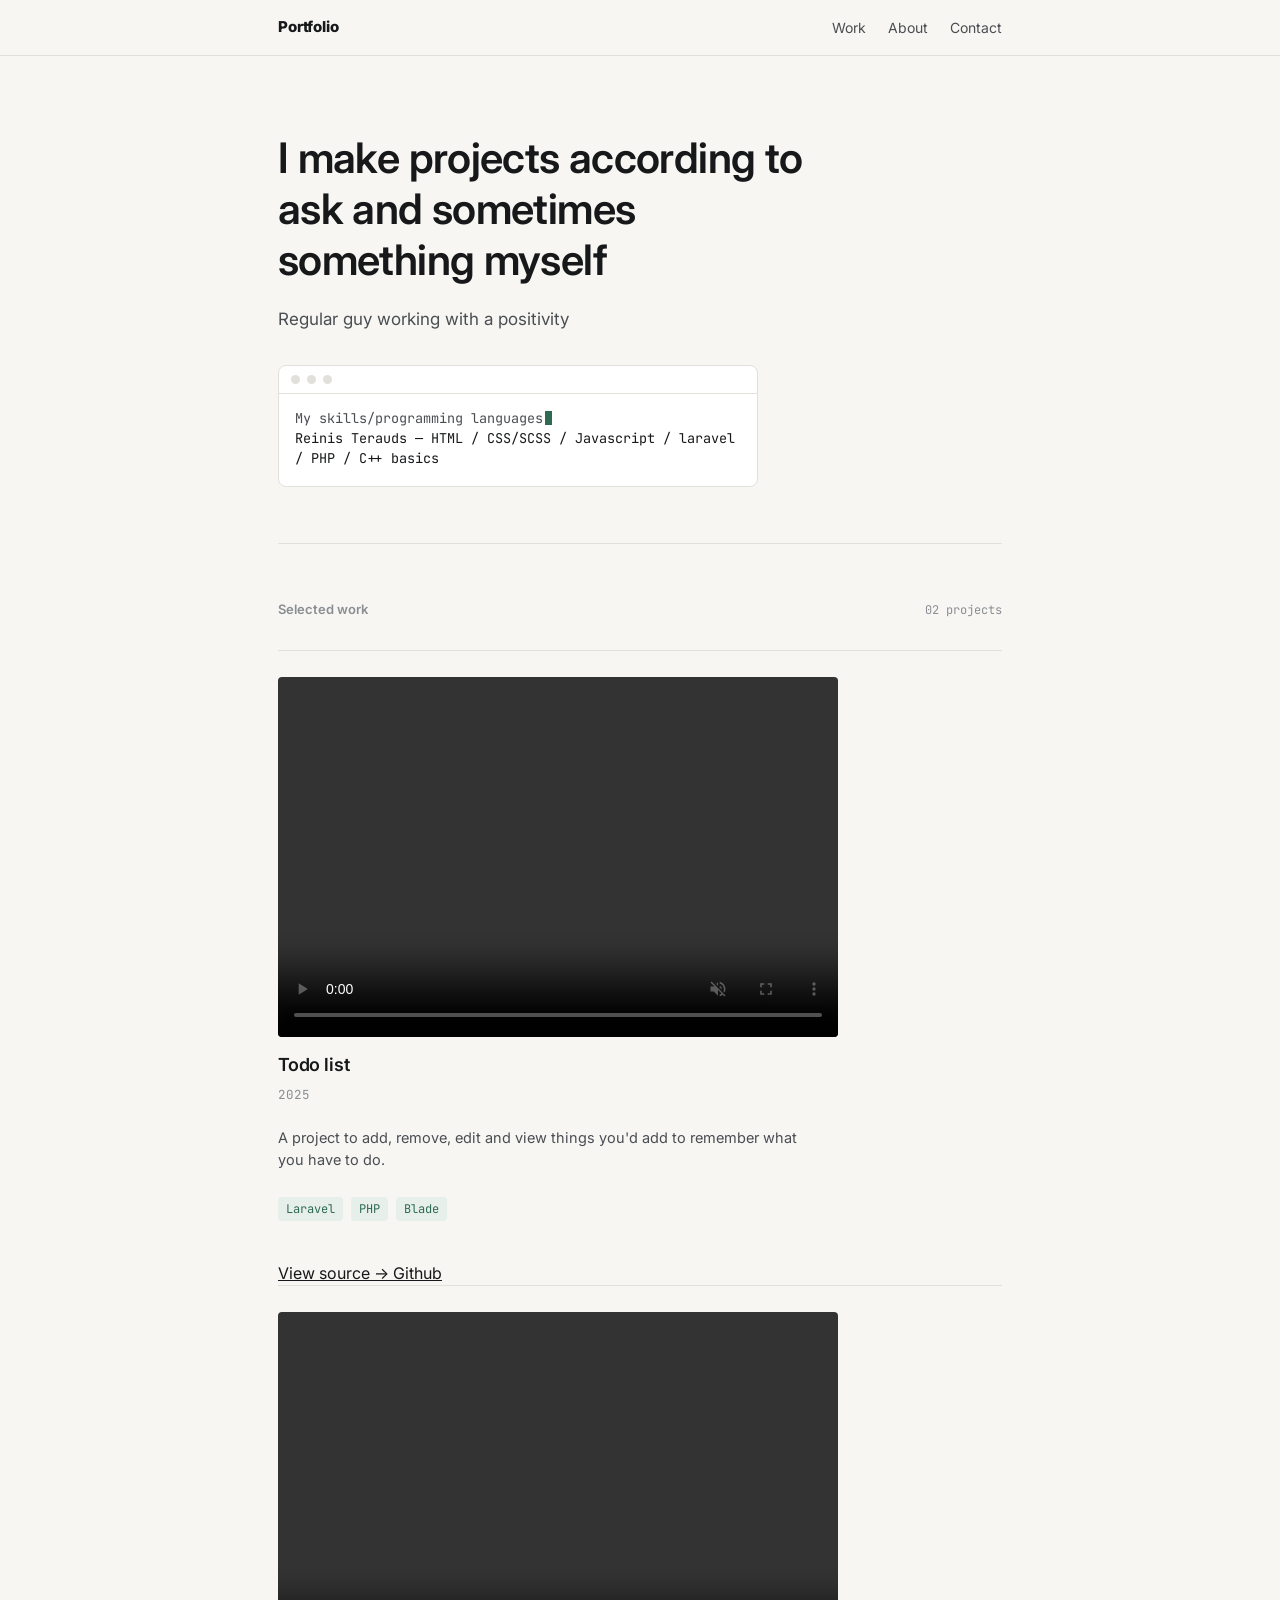
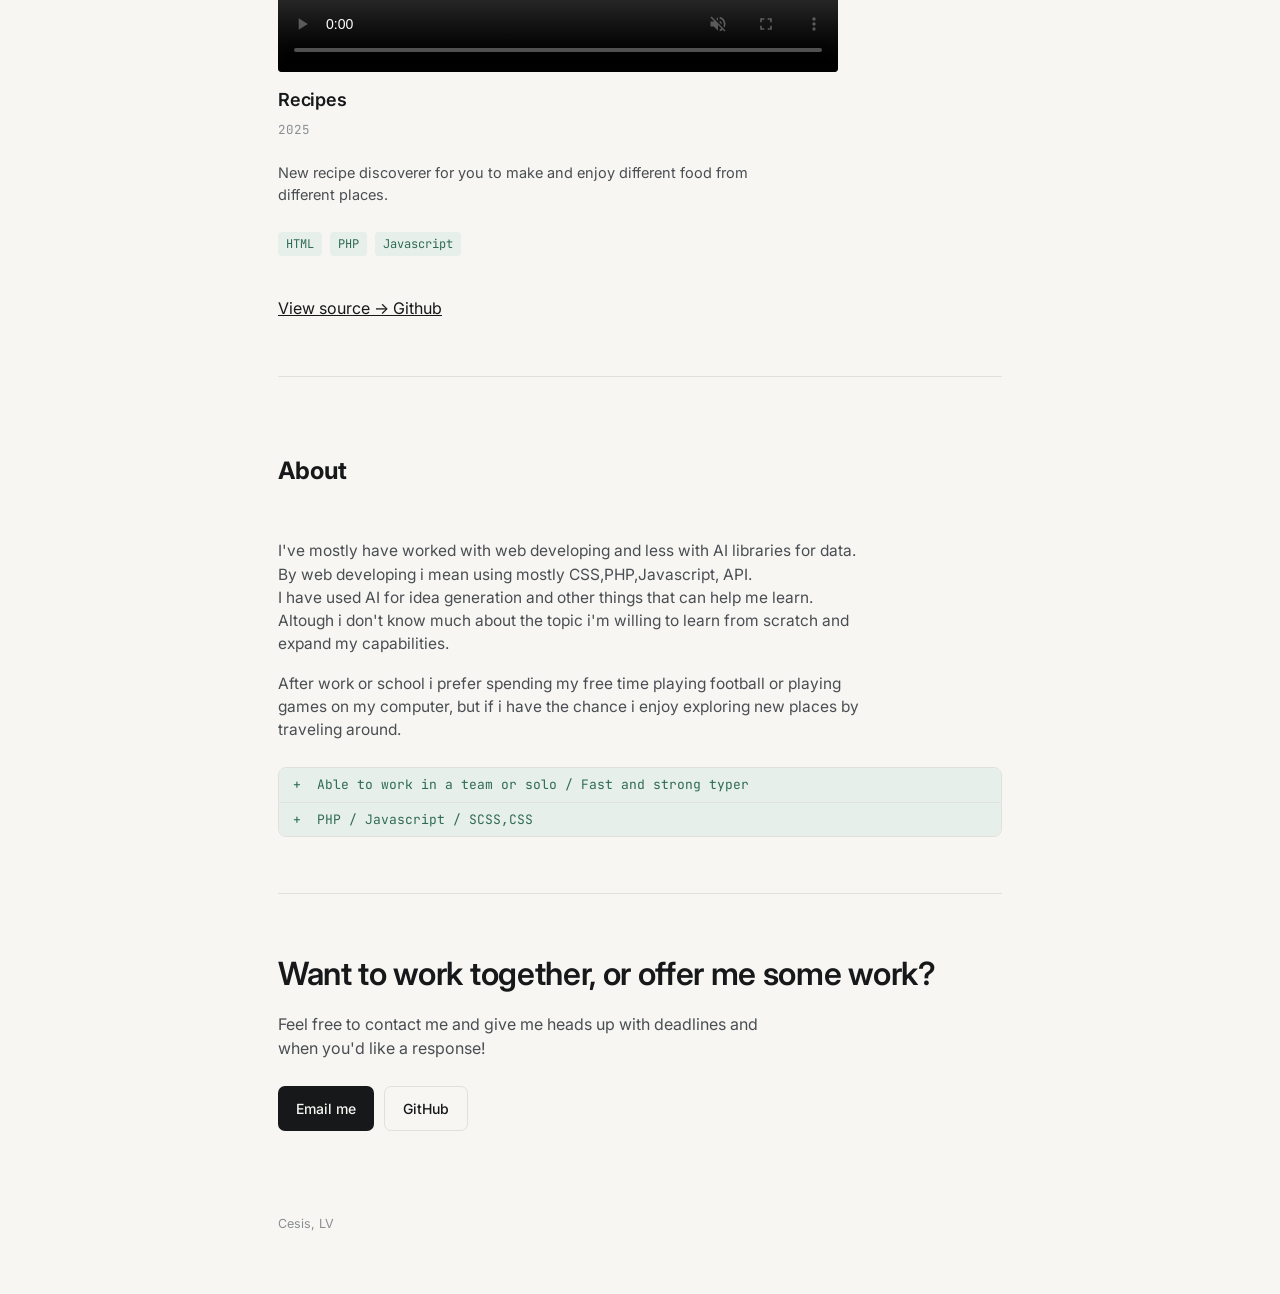
==== index.html @ b54e1d62 "fill" ====
<!DOCTYPE html>
<html lang="en">
<head>
<meta charset="UTF-8">
<meta name="viewport" content="width=device-width, initial-scale=1.0">
<title>Reinis Terauds — Programming Technician</title>
<link rel="stylesheet" href="style.css">
</head>
<body>

<header class="top">
  <div class="top-inner">
    <a class="mark" href="#top">Portfolio</a>
    <nav class="links">
      <a href="#work">Work</a>
      <a href="#about">About</a>
      <a href="#contact">Contact</a>
    </nav>
  </div>
</header>

<main class="wrap" id="top">

  <section class="hero">
    <h1>I make projects according to ask and sometimes something myself</h1>
    <p class="lede">Regular guy working with a positivity</p>

    <div class="term">
      <div class="term-bar"><i></i><i></i><i></i></div>
      <div class="term-body">
        <div><span class="typeline">My skills/programming languages</span><span class="caret"></span></div>
        <div class="out">Reinis Terauds — HTML / CSS/SCSS / Javascript / laravel / PHP / C++ basics</div>
      </div>
    </div>
  </section>

  <section id="work">
    <div class="section-head">
      <h2>Selected work</h2>
      <span class="count">02 projects</span>
    </div>

    <a class="project" href="#">
      <div class="project-row">
        <span> <video src="video/Screen Recording 2026-09-10 at 12.57.27.mov"  style="width: 560px; height: 360px; object-fit: cover; border-radius: 4px;" controls muted> </video> </span><br />
      </div>
              <span class="project-title">Todo list</span>
        <span class="project-year">2025</span>
      <p class="project-desc">A project to add, remove, edit and view things you'd add to remember what you have to do.</p>
      <div class="tags"><span class="tag">Laravel</span><span class="tag">PHP</span><span class="tag">Blade</span></div>
      <span class="project-link" ><a href="https://github.com/Marble1arch/todo">View source → Github</a></span>
    </a>

    <a class="project" href="#">
      <div class="project-row">
        <span><video src="video/Screen Recording 2026-09-10 at 13.06.27.mov" style="width: 560px; height: 360px; object-fit: cover; border-radius: 4px;" controls muted> </video> </span><br />
      </div>
      <span class="project-title">Recipes</span>
        <span class="project-year">2025</span>
      <p class="project-desc">New recipe discoverer for you to make and enjoy different food from different places.</p>
      <div class="tags"><span class="tag">HTML</span><span class="tag">PHP</span><span class="tag">Javascript</span></div>
      <span class="project-link" ><a href="https://github.com/Marble1arch/Another-project-">View source → Github</a></span>
    </a>
  </section>

  <section id="about">
    <div class="section-head">
      <h1>About</h1>
    </div>
    <div class="about-body">
      <p>I've mostly have worked with web developing and less with AI libraries for data. By web developing i mean using mostly CSS,PHP,Javascript, API. <br > I have used AI for idea generation and other things that can help me learn. <br > Altough i don't know much about the topic i'm willing to learn from scratch and expand my capabilities. </p>
      <p>After work or school i prefer spending my free time playing football or playing games on my computer, but if i have the chance i enjoy exploring new places by traveling around.</p>
    </div>

    <div class="diffboard">
      <div class="diffline add"><span class="diffsign">+</span><span>Able to work in a team or solo / Fast and strong typer</span></div>
      <div class="diffline add"><span class="diffsign">+</span><span>PHP / Javascript / SCSS,CSS</span></div>
    </div>
  </section>

  <section id="contact" class="contact">
    <h2 class="big">Want to work together, or offer me some work?</h2>
    <p>Feel free to contact me and give me heads up with deadlines and when you'd like a response!</p>
    <div class="contact-row">
      <a class="btn primary" href="mailto:reinisterauds@gmail,com.com">Email me</a>
      <a class="btn ghost" href="https://github.com/dashboard">GitHub</a>
    </div>
  </section>

  <footer>
    <span>Cesis, LV</span>
  </footer>

</main>

</body>
</html>
---- style.css ----
@import url('https://fonts.googleapis.com/css2?family=Inter:wght@400;500;600;800&family=JetBrains+Mono:wght@400;500&display=swap');

  :root{
    --paper: #F7F6F3;
    --paper-raised: #FFFFFF;
    --ink: #16181A;
    --ink-soft: #4A4E53;
    --muted: #8A8E93;
    --line: #E2E0DA;
    --accent: #2E6B52;
    --accent-soft: #E6EFE9;
    --del: #B04A3F;
    --del-soft: #F5E7E4;
    --maxw: 780px;
  }

  *{ box-sizing: border-box; }
  html{ scroll-behavior: smooth; }

  body{
    margin:0;
    background: var(--paper);
    color: var(--ink);
    font-family: 'Inter', -apple-system, BlinkMacSystemFont, sans-serif;
    -webkit-font-smoothing: antialiased;
    line-height: 1.5;
  }

  ::selection{ background: var(--accent-soft); color: var(--accent); }

  a{ color: inherit; }

  .wrap{
    max-width: var(--maxw);
    margin: 0 auto;
    padding: 0 28px;
  }

  /* ---------- Nav ---------- */
  header.top{
    position: sticky;
    top: 0;
    background: rgba(247,246,243,0.88);
    backdrop-filter: blur(6px);
    border-bottom: 1px solid var(--line);
    z-index: 20;
  }
  .top-inner{
    max-width: var(--maxw);
    margin: 0 auto;
    padding: 16px 28px;
    display: flex;
    justify-content: space-between;
    align-items: center;
  }
  .mark{
    font-weight: 800;
    font-size: 15px;
    letter-spacing: -0.01em;
    text-decoration: none;
  }
  .mark span{ color: var(--accent); }
  nav.links{ display: flex; gap: 22px; }
  nav.links a{
    font-size: 14px;
    text-decoration: none;
    color: var(--ink-soft);
    transition: color 0.15s ease;
  }
  nav.links a:hover{ color: var(--ink); }

  /* ---------- Hero ---------- */
  .hero{
    padding: 76px 0 56px;
    border-bottom: 1px solid var(--line);
  }
  .hero h1{
    font-size: clamp(30px, 4.2vw, 42px);
    line-height: 1.22;
    letter-spacing: -0.015em;
    font-weight: 600;
    margin: 0 0 22px;
    max-width: 20ch;
  }
  .hero p.lede{
    font-size: 17px;
    color: var(--ink-soft);
    max-width: 52ch;
    margin: 0 0 32px;
  }

  .term{
    background: var(--paper-raised);
    border: 1px solid var(--line);
    border-radius: 8px;
    overflow: hidden;
    max-width: 480px;
  }
  .term-bar{
    display:flex; align-items:center; gap: 7px;
    padding: 9px 12px;
    border-bottom: 1px solid var(--line);
  }
  .term-bar i{ width:9px; height:9px; border-radius:50%; background: var(--line); }
  .term-body{
    font-family: 'JetBrains Mono', monospace;
    font-size: 13.5px;
    padding: 14px 16px 18px;
    color: var(--ink-soft);
  }
  .term-body .prompt{ color: var(--accent); }
  .term-body .out{ color: var(--ink); }
  .caret{
    display:inline-block; width:7px; height:14px; background: var(--accent);
    vertical-align: -2px; margin-left: 2px;
    animation: blink 1s steps(1) infinite;
  }
  @keyframes blink{ 50%{ opacity:0; } }
  .typeline{ white-space: nowrap; overflow: hidden; width: 0; animation: type 1.8s steps(28,end) 0.4s forwards; }
  @keyframes type{ to{ width: 15ch; } }

  /* ---------- Section shell ---------- */
  section{ padding: 56px 0; border-bottom: 1px solid var(--line); }
  section:last-of-type{ border-bottom: none; }
  .section-head{
    display:flex; justify-content: space-between; align-items: baseline;
    margin-bottom: 30px;
  }
  .section-head h2{
    font-size: 13px;
    font-weight: 600;
    color: var(--muted);
    margin: 0;
  }
  .section-head .count{
    font-family: 'JetBrains Mono', monospace;
    font-size: 12px;
    color: var(--muted);
  }

  /* ---------- Work list ---------- */
  .project{
    display: grid;
    grid-template-columns: 1fr;
    gap: 8px;
    padding: 26px 0;
    border-top: 1px solid var(--line);
    text-decoration: none;
    color: inherit;
  }
  .project:first-child{ border-top: none; padding-top: 0; }
  .project-row{ display:flex; justify-content: space-between; align-items: baseline; gap: 16px; }
  .project-title{
    font-size: 18px;
    font-weight: 600;
    letter-spacing: -0.01em;
  }
  .project-year{
    font-family: 'JetBrains Mono', monospace;
    font-size: 12.5px;
    color: var(--muted);
    white-space: nowrap;
  }
  .project-desc{
    font-size: 14.5px;
    color: var(--ink-soft);
    max-width: 58ch;
  }
  .tags{ display:flex; flex-wrap: wrap; gap: 8px; margin-top: 4px; }
  .tag{
    font-family: 'JetBrains Mono', monospace;
    font-size: 12px;
    padding: 3px 8px;
    border-radius: 4px;
    background: var(--accent-soft);
    color: var(--accent);
  }
  .project-link{
    font-size: 13.5px;
    color: var(--ink-soft);
    display: inline-flex;
    align-items: center;
    gap: 5px;
    margin-top: 6px;
    width: fit-content;
  }
  .project:hover .project-title{ color: var(--accent); }

  /* ---------- About ---------- */
  .about-body{ font-size: 15.5px; color: var(--ink-soft); max-width: 60ch; }
  .about-body p{ margin: 0 0 16px; }

  .diffboard{
    margin-top: 26px;
    border: 1px solid var(--line);
    border-radius: 8px;
    overflow: hidden;
    font-family: 'JetBrains Mono', monospace;
    font-size: 13px;
  }
  .diffline{
    display: flex;
    gap: 12px;
    padding: 7px 14px;
    border-bottom: 1px solid var(--line);
  }
  .diffline:last-child{ border-bottom: none; }
  .diffline.add{ background: var(--accent-soft); color: var(--accent); }
  .diffline.rem{ background: var(--del-soft); color: var(--del); }
  .diffsign{ width: 12px; }

  /* ---------- Contact ---------- */
  .contact h2.big{
    font-size: clamp(24px, 3.4vw, 32px);
    font-weight: 600;
    letter-spacing: -0.01em;
    margin: 0 0 14px;
  }
  .contact p{ color: var(--ink-soft); max-width: 48ch; margin: 0 0 26px; }
  .contact-row{ display: flex; flex-wrap: wrap; gap: 10px; }
  .btn{
    display: inline-flex; align-items: center; gap: 8px;
    padding: 11px 18px;
    border-radius: 7px;
    text-decoration: none;
    font-size: 14px;
    font-weight: 500;
  }
  .btn.primary{ background: var(--ink); color: var(--paper); }
  .btn.primary:hover{ background: var(--accent); }
  .btn.ghost{ border: 1px solid var(--line); color: var(--ink); }
  .btn.ghost:hover{ border-color: var(--ink-soft); }

  footer{
    padding: 28px 0 60px;
    font-size: 12.5px;
    color: var(--muted);
    display: flex; justify-content: space-between;
  }

  @media (max-width: 560px){
    .top-inner{ padding: 14px 20px; }
    nav.links{ gap: 14px; }
    .wrap{ padding: 0 20px; }
    .project-row{ flex-direction: column; gap: 4px; }
  }

  @media (prefers-reduced-motion: reduce){
    .typeline{ animation: none; width: 15ch; }
    .caret{ animation: none; }
  }
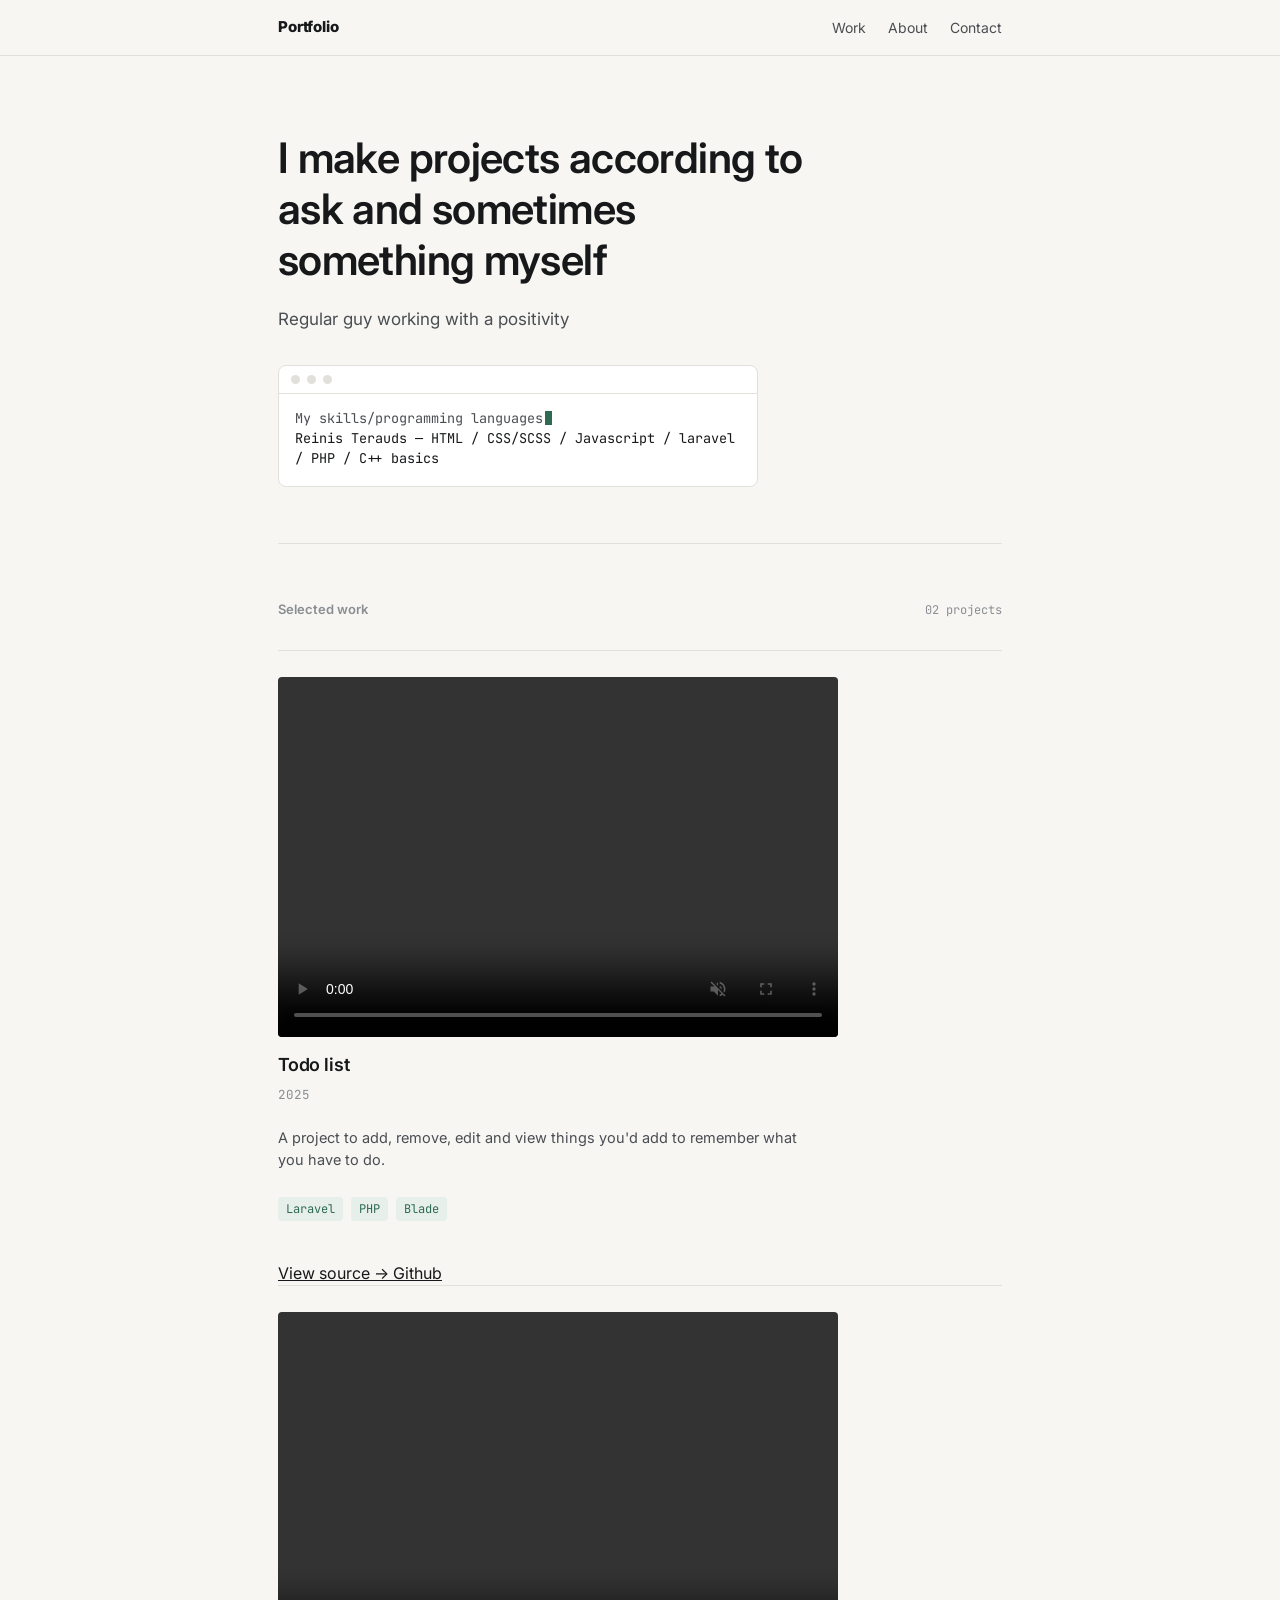
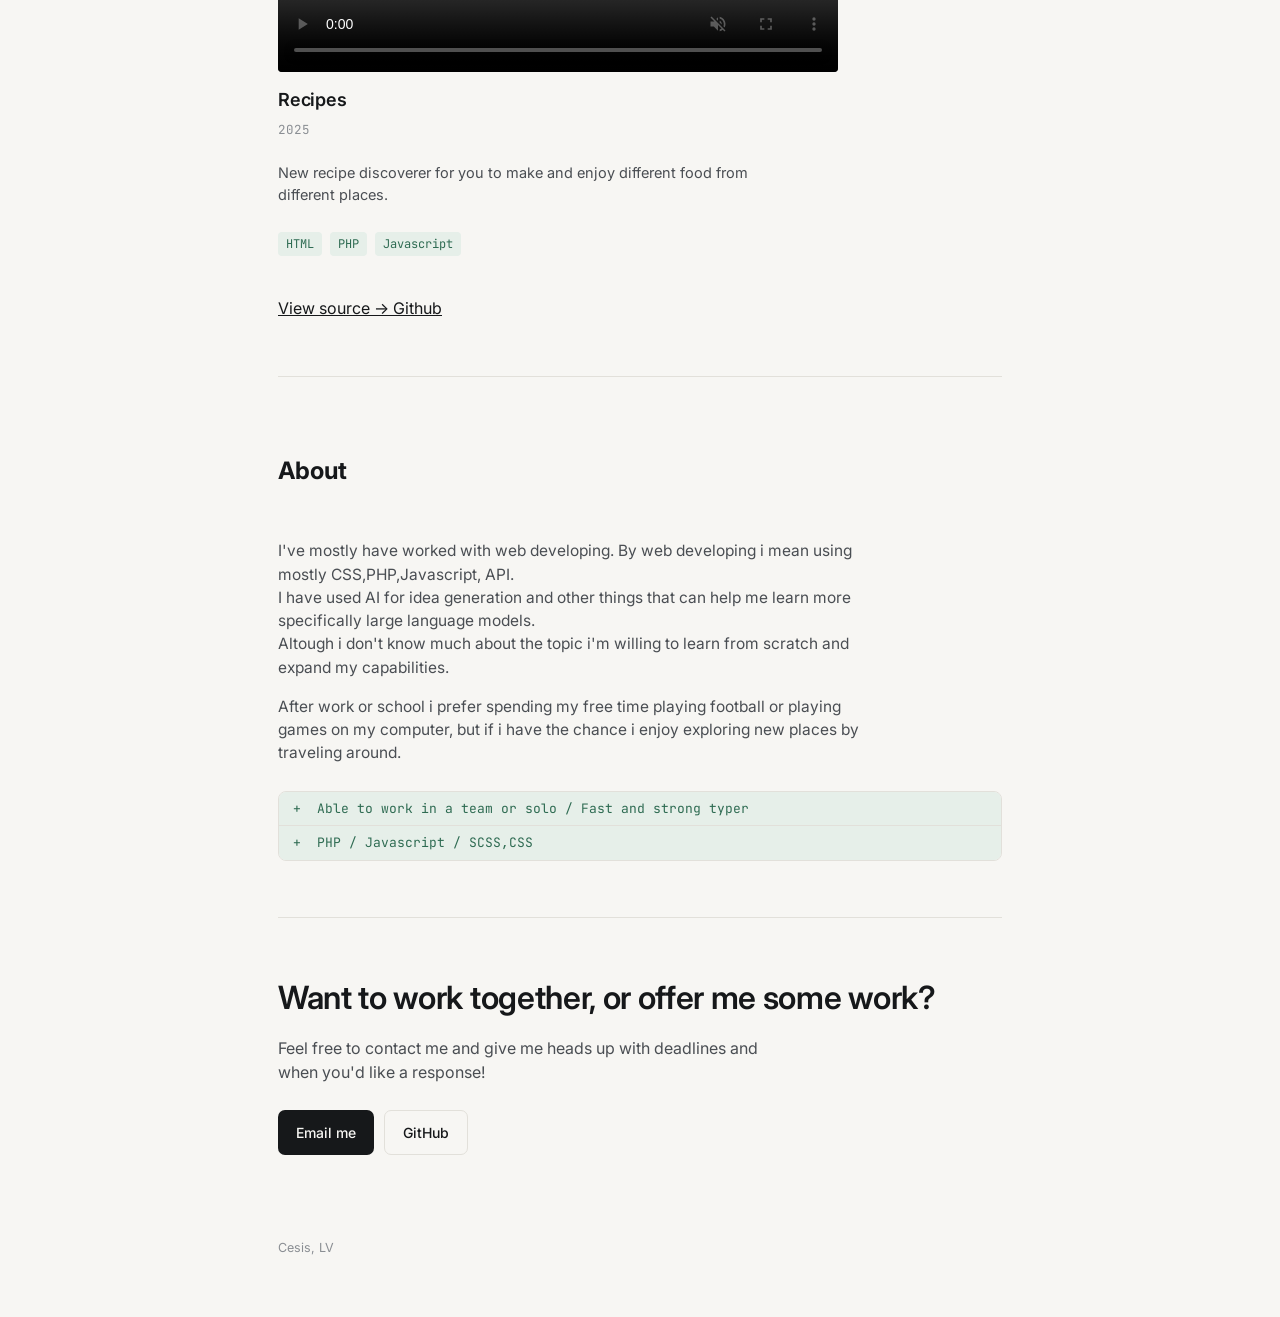
==== commit 9f4cc532: "fill" ====
--- a/index.html
+++ b/index.html
@@ -68,7 +68,7 @@
       <h1>About</h1>
     </div>
     <div class="about-body">
-      <p>I've mostly have worked with web developing and less with AI libraries for data. By web developing i mean using mostly CSS,PHP,Javascript, API. <br > I have used AI for idea generation and other things that can help me learn. <br > Altough i don't know much about the topic i'm willing to learn from scratch and expand my capabilities. </p>
+      <p>I've mostly have worked with web developing. By web developing i mean using mostly CSS,PHP,Javascript, API. <br > I have used AI for idea generation and other things that can help me learn more specifically large language models. <br > Altough i don't know much about the topic i'm willing to learn from scratch and expand my capabilities. </p>
       <p>After work or school i prefer spending my free time playing football or playing games on my computer, but if i have the chance i enjoy exploring new places by traveling around.</p>
     </div>
 
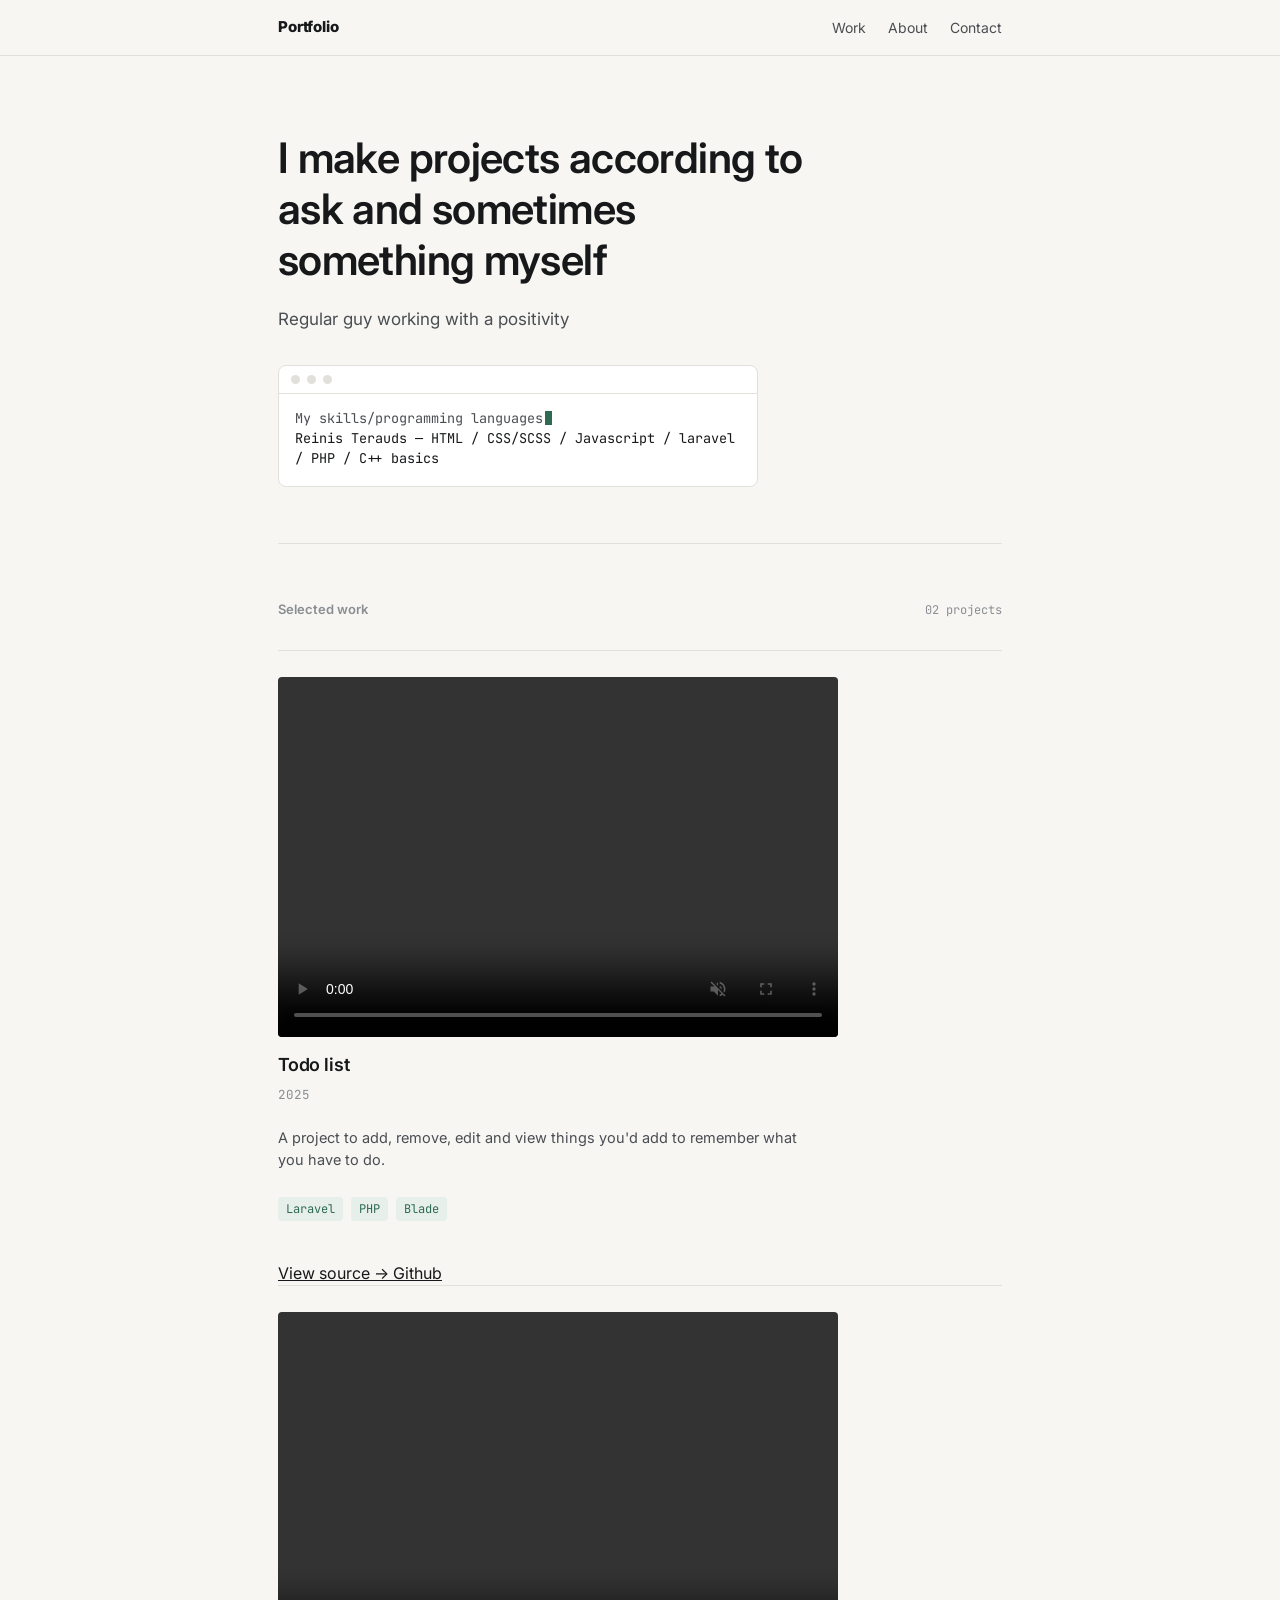
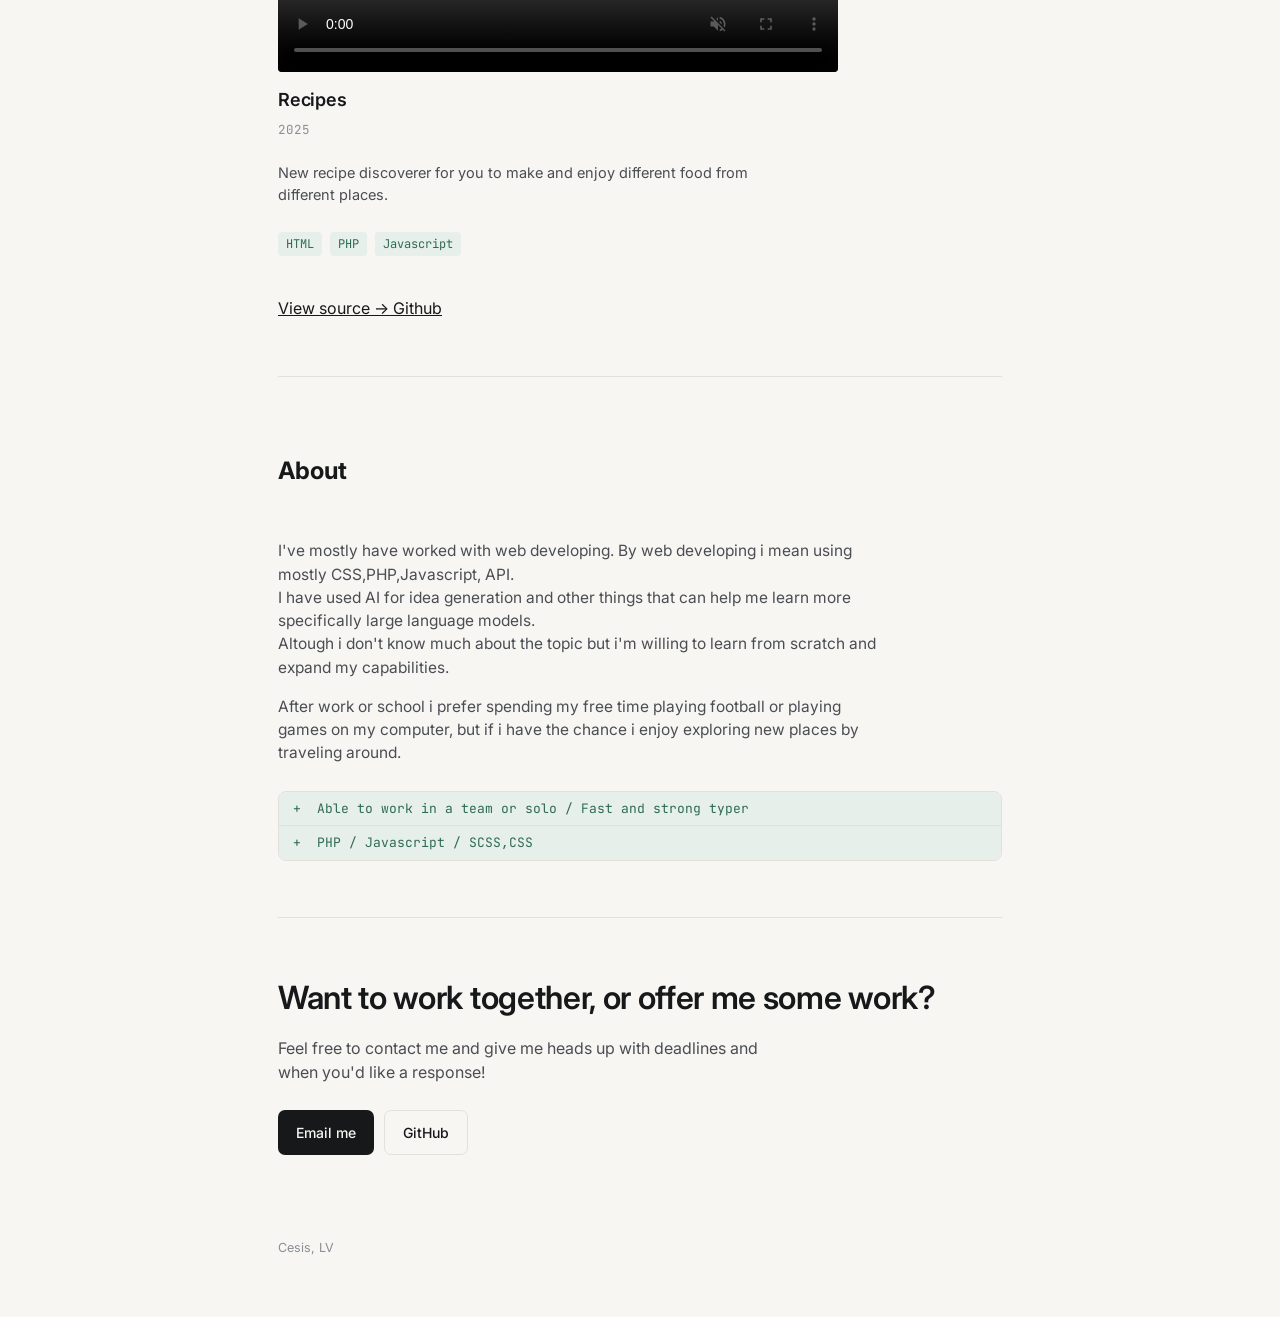
==== commit c71a3c46: "fill" ====
--- a/index.html
+++ b/index.html
@@ -68,7 +68,7 @@
       <h1>About</h1>
     </div>
     <div class="about-body">
-      <p>I've mostly have worked with web developing. By web developing i mean using mostly CSS,PHP,Javascript, API. <br > I have used AI for idea generation and other things that can help me learn more specifically large language models. <br > Altough i don't know much about the topic i'm willing to learn from scratch and expand my capabilities. </p>
+      <p>I've mostly have worked with web developing. By web developing i mean using mostly CSS,PHP,Javascript, API. <br > I have used AI for idea generation and other things that can help me learn more specifically large language models. <br > Altough i don't know much about the topic but i'm willing to learn from scratch and expand my capabilities. </p>
       <p>After work or school i prefer spending my free time playing football or playing games on my computer, but if i have the chance i enjoy exploring new places by traveling around.</p>
     </div>
 
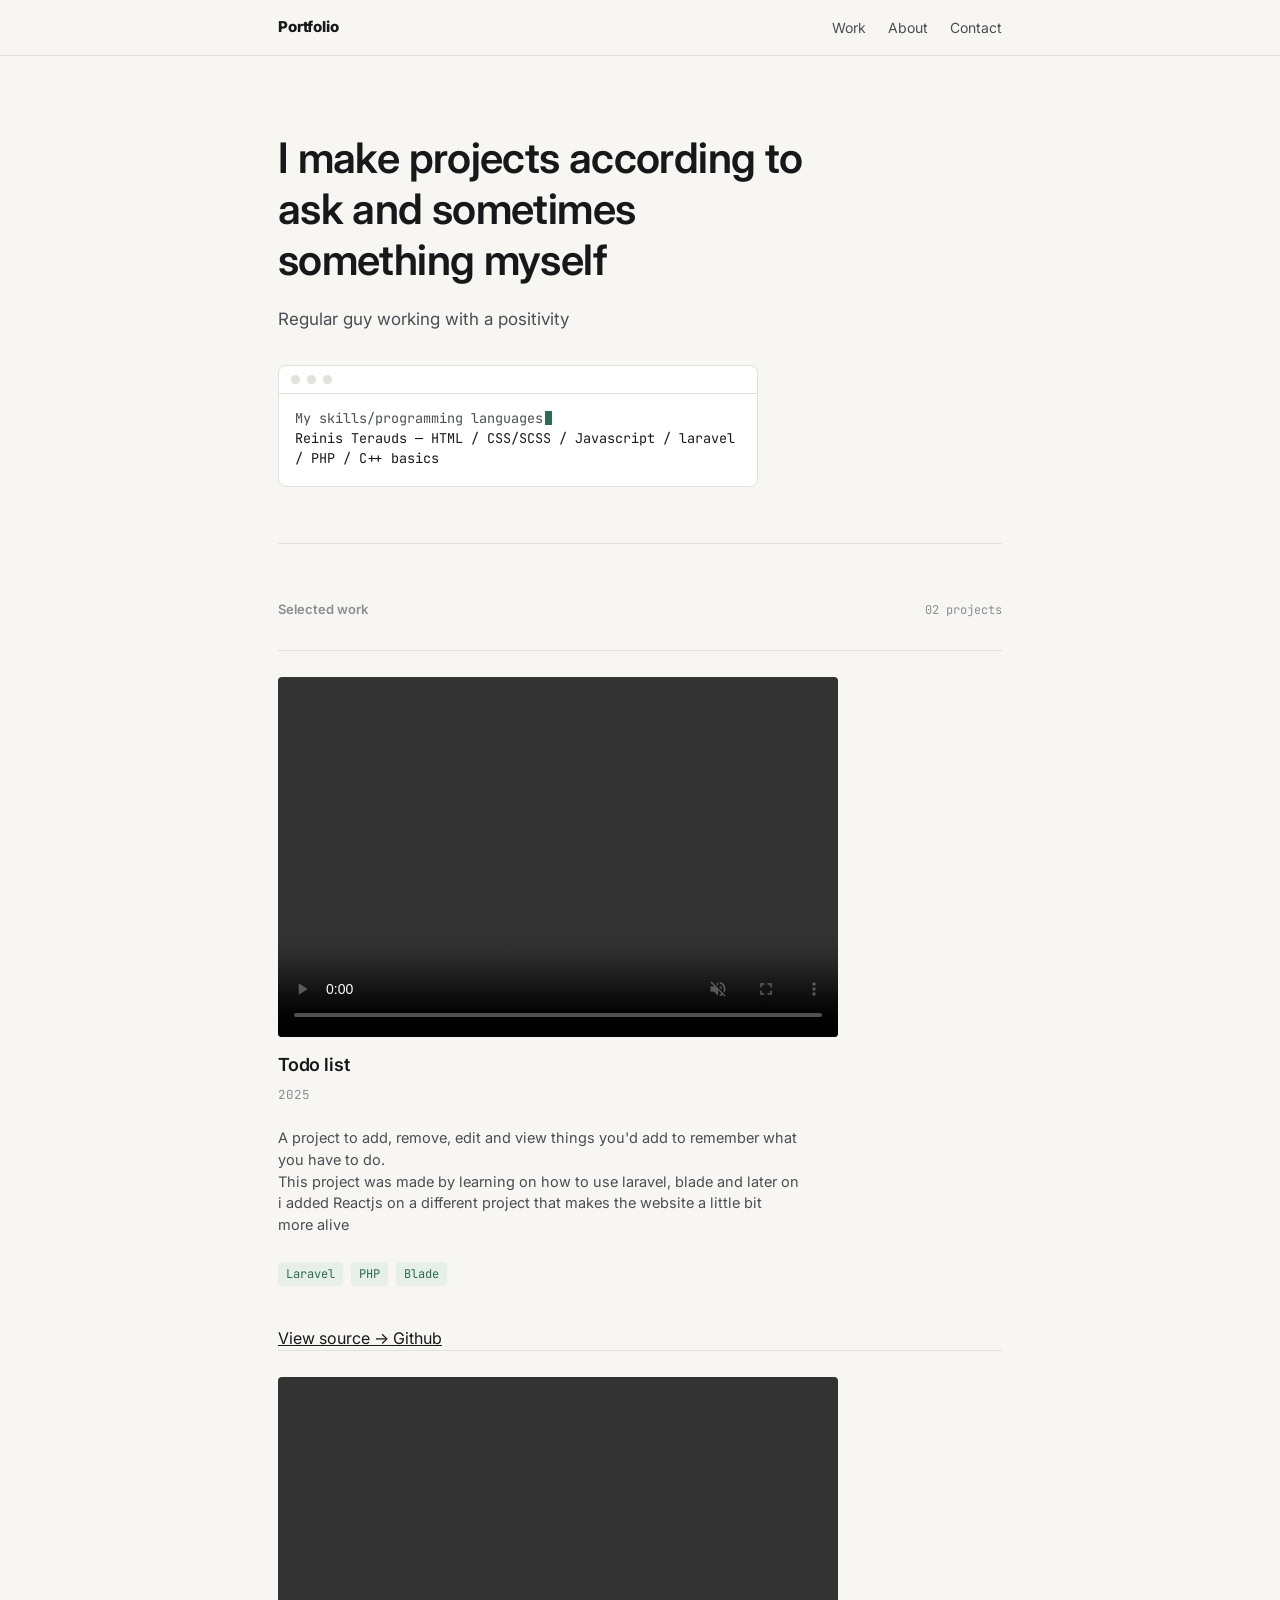
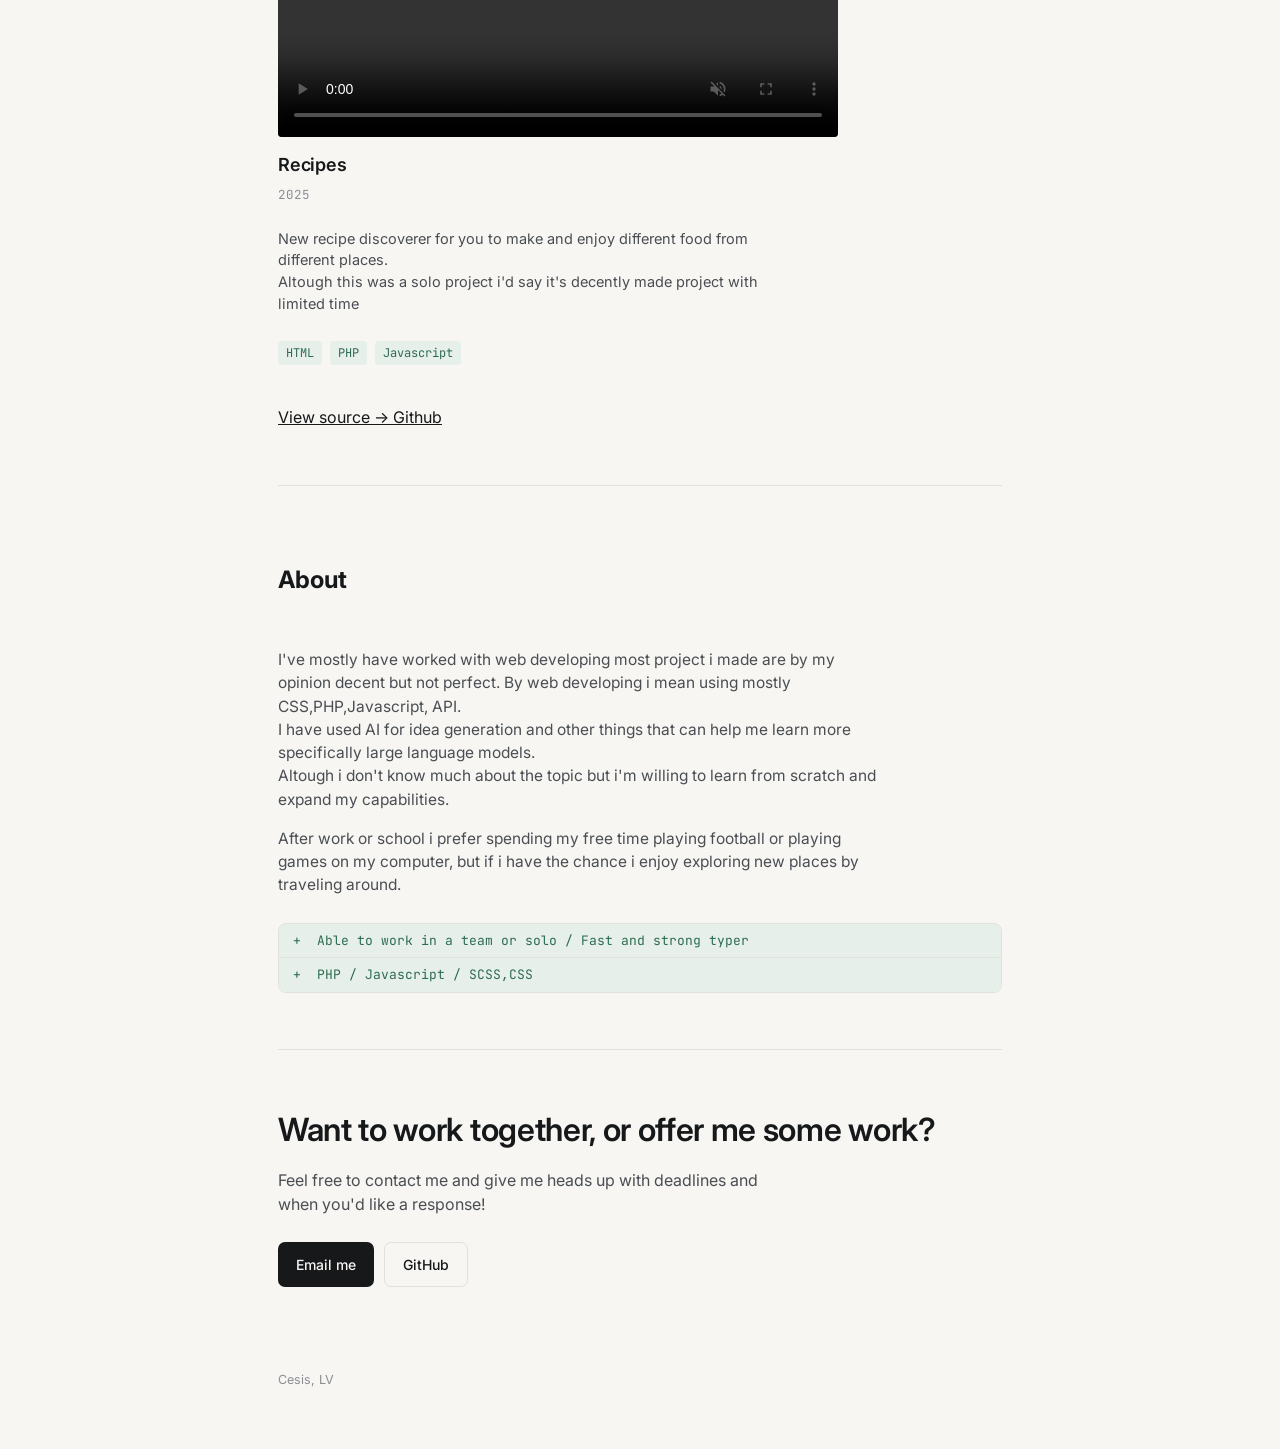
==== commit 113c3b67: "fill" ====
--- a/index.html
+++ b/index.html
@@ -46,7 +46,7 @@
       </div>
               <span class="project-title">Todo list</span>
         <span class="project-year">2025</span>
-      <p class="project-desc">A project to add, remove, edit and view things you'd add to remember what you have to do.</p>
+      <p class="project-desc">A project to add, remove, edit and view things you'd add to remember what you have to do.<br > This project was made by learning on how to use laravel, blade and later on i added Reactjs on a different project that makes the website a little bit more alive</p>
       <div class="tags"><span class="tag">Laravel</span><span class="tag">PHP</span><span class="tag">Blade</span></div>
       <span class="project-link" ><a href="https://github.com/Marble1arch/todo">View source → Github</a></span>
     </a>
@@ -57,7 +57,7 @@
       </div>
       <span class="project-title">Recipes</span>
         <span class="project-year">2025</span>
-      <p class="project-desc">New recipe discoverer for you to make and enjoy different food from different places.</p>
+      <p class="project-desc">New recipe discoverer for you to make and enjoy different food from different places. <br > Altough this was a solo project i'd say it's decently made project with limited time</p>
       <div class="tags"><span class="tag">HTML</span><span class="tag">PHP</span><span class="tag">Javascript</span></div>
       <span class="project-link" ><a href="https://github.com/Marble1arch/Another-project-">View source → Github</a></span>
     </a>
@@ -68,7 +68,7 @@
       <h1>About</h1>
     </div>
     <div class="about-body">
-      <p>I've mostly have worked with web developing. By web developing i mean using mostly CSS,PHP,Javascript, API. <br > I have used AI for idea generation and other things that can help me learn more specifically large language models. <br > Altough i don't know much about the topic but i'm willing to learn from scratch and expand my capabilities. </p>
+      <p>I've mostly have worked with web developing most project i made are by my opinion decent but not perfect. By web developing i mean using mostly CSS,PHP,Javascript, API. <br > I have used AI for idea generation and other things that can help me learn more specifically large language models. <br > Altough i don't know much about the topic but i'm willing to learn from scratch and expand my capabilities. </p>
       <p>After work or school i prefer spending my free time playing football or playing games on my computer, but if i have the chance i enjoy exploring new places by traveling around.</p>
     </div>
 
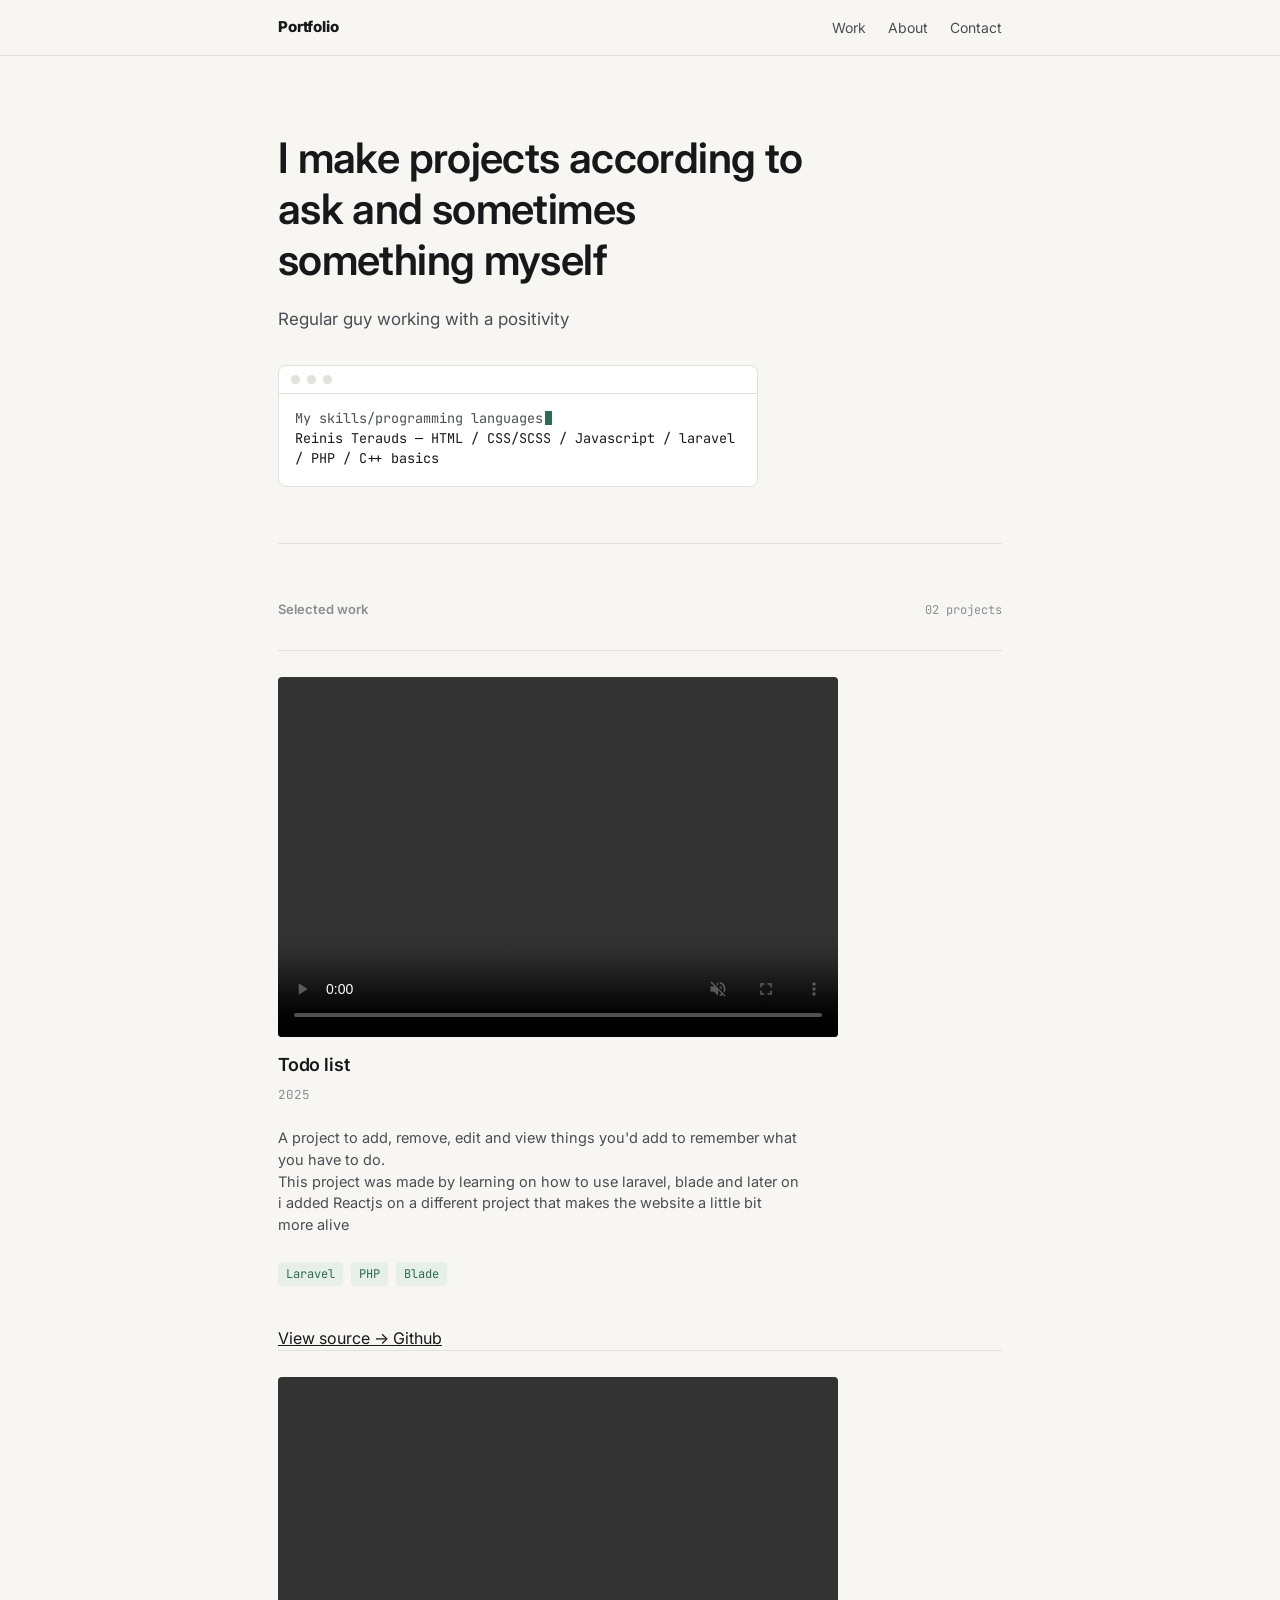
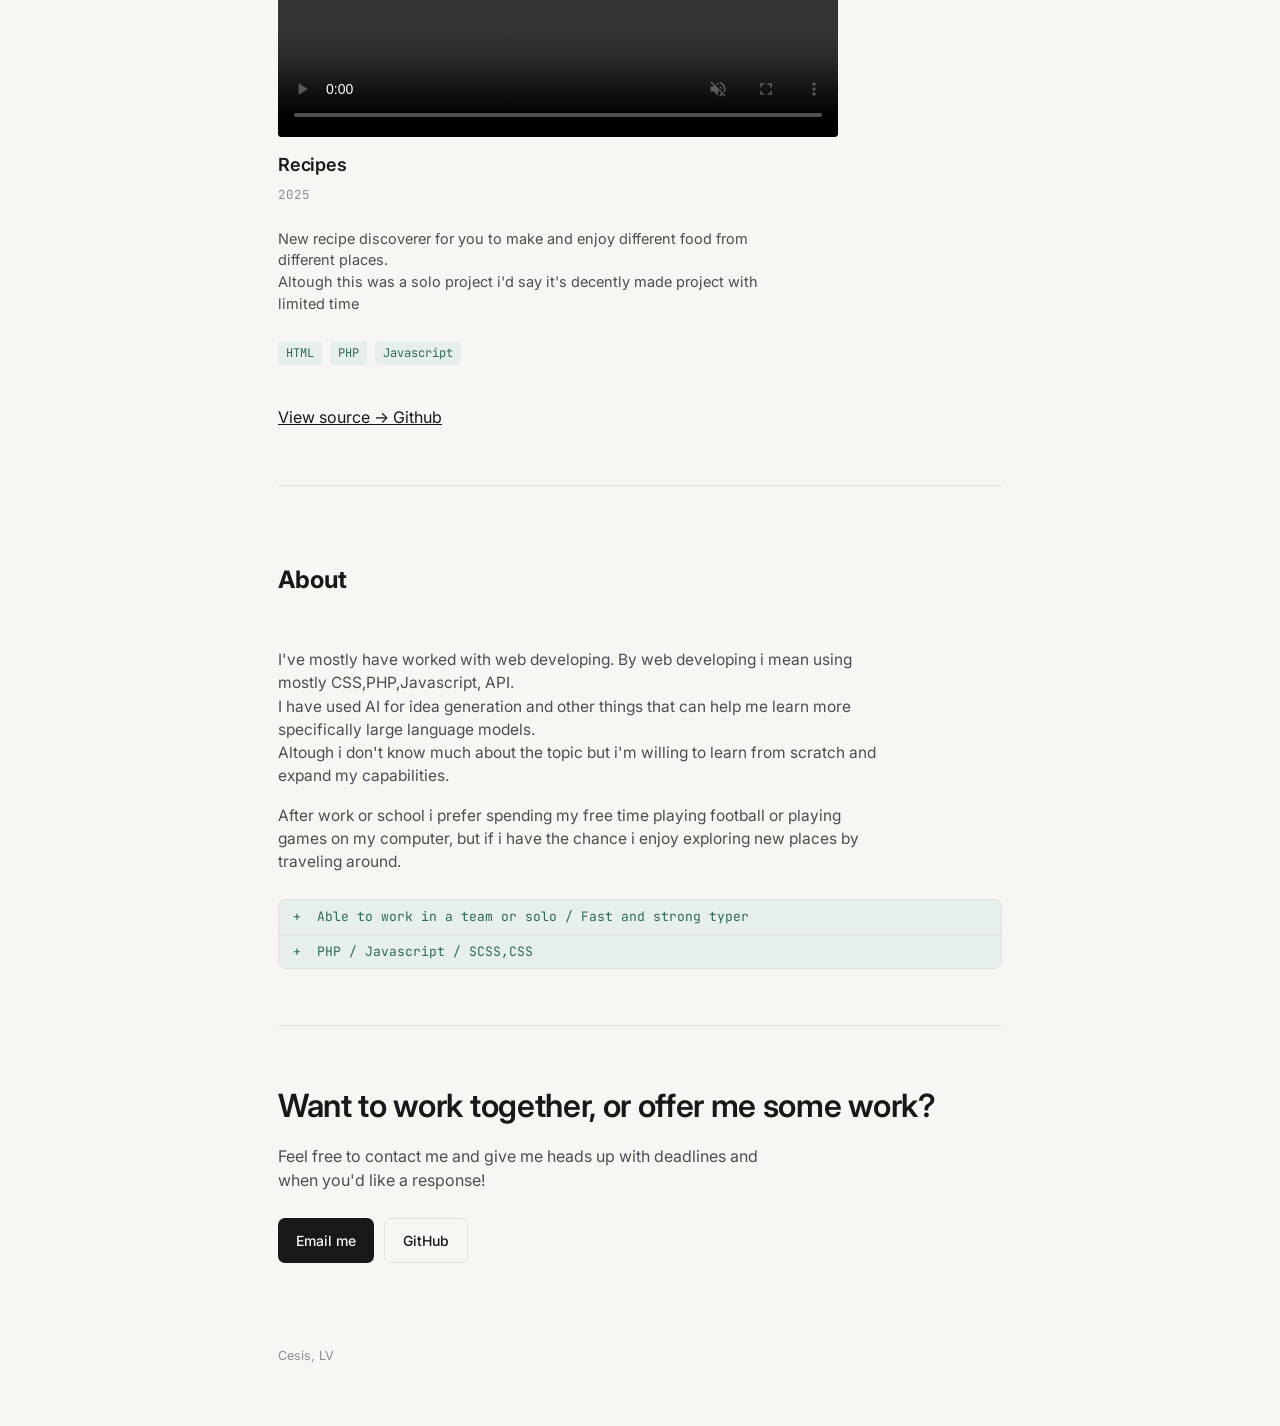
==== commit b4fa2def: "fill" ====
--- a/index.html
+++ b/index.html
@@ -42,7 +42,7 @@
 
     <a class="project" href="#">
       <div class="project-row">
-        <span> <video src="video/Screen Recording 2026-09-10 at 12.57.27.mov"  style="width: 560px; height: 360px; object-fit: cover; border-radius: 4px;" controls muted> </video> </span><br />
+        <span> <video src="video/Screen Recording 2026-09-10 at 12.57.27.mov"  controls muted> </video> </span><br />
       </div>
               <span class="project-title">Todo list</span>
         <span class="project-year">2025</span>
@@ -53,7 +53,7 @@
 
     <a class="project" href="#">
       <div class="project-row">
-        <span><video src="video/Screen Recording 2026-09-10 at 13.06.27.mov" style="width: 560px; height: 360px; object-fit: cover; border-radius: 4px;" controls muted> </video> </span><br />
+        <span><video src="video/Screen Recording 2026-09-10 at 13.06.27.mov" controls muted> </video> </span><br />
       </div>
       <span class="project-title">Recipes</span>
         <span class="project-year">2025</span>
@@ -68,7 +68,7 @@
       <h1>About</h1>
     </div>
     <div class="about-body">
-      <p>I've mostly have worked with web developing most project i made are by my opinion decent but not perfect. By web developing i mean using mostly CSS,PHP,Javascript, API. <br > I have used AI for idea generation and other things that can help me learn more specifically large language models. <br > Altough i don't know much about the topic but i'm willing to learn from scratch and expand my capabilities. </p>
+      <p>I've mostly have worked with web developing. By web developing i mean using mostly CSS,PHP,Javascript, API. <br > I have used AI for idea generation and other things that can help me learn more specifically large language models. <br > Altough i don't know much about the topic but i'm willing to learn from scratch and expand my capabilities. </p>
       <p>After work or school i prefer spending my free time playing football or playing games on my computer, but if i have the chance i enjoy exploring new places by traveling around.</p>
     </div>
 
--- a/style.css
+++ b/style.css
@@ -237,12 +237,18 @@
     color: var(--muted);
     display: flex; justify-content: space-between;
   }
-
+   video {
+    width: 560px; 
+    height: 360px; 
+    object-fit: cover; 
+    border-radius: 4px;
+   }
   @media (max-width: 560px){
     .top-inner{ padding: 14px 20px; }
     nav.links{ gap: 14px; }
     .wrap{ padding: 0 20px; }
     .project-row{ flex-direction: column; gap: 4px; }
+    video{ width:250px; height:auto;}
   }
 
   @media (prefers-reduced-motion: reduce){
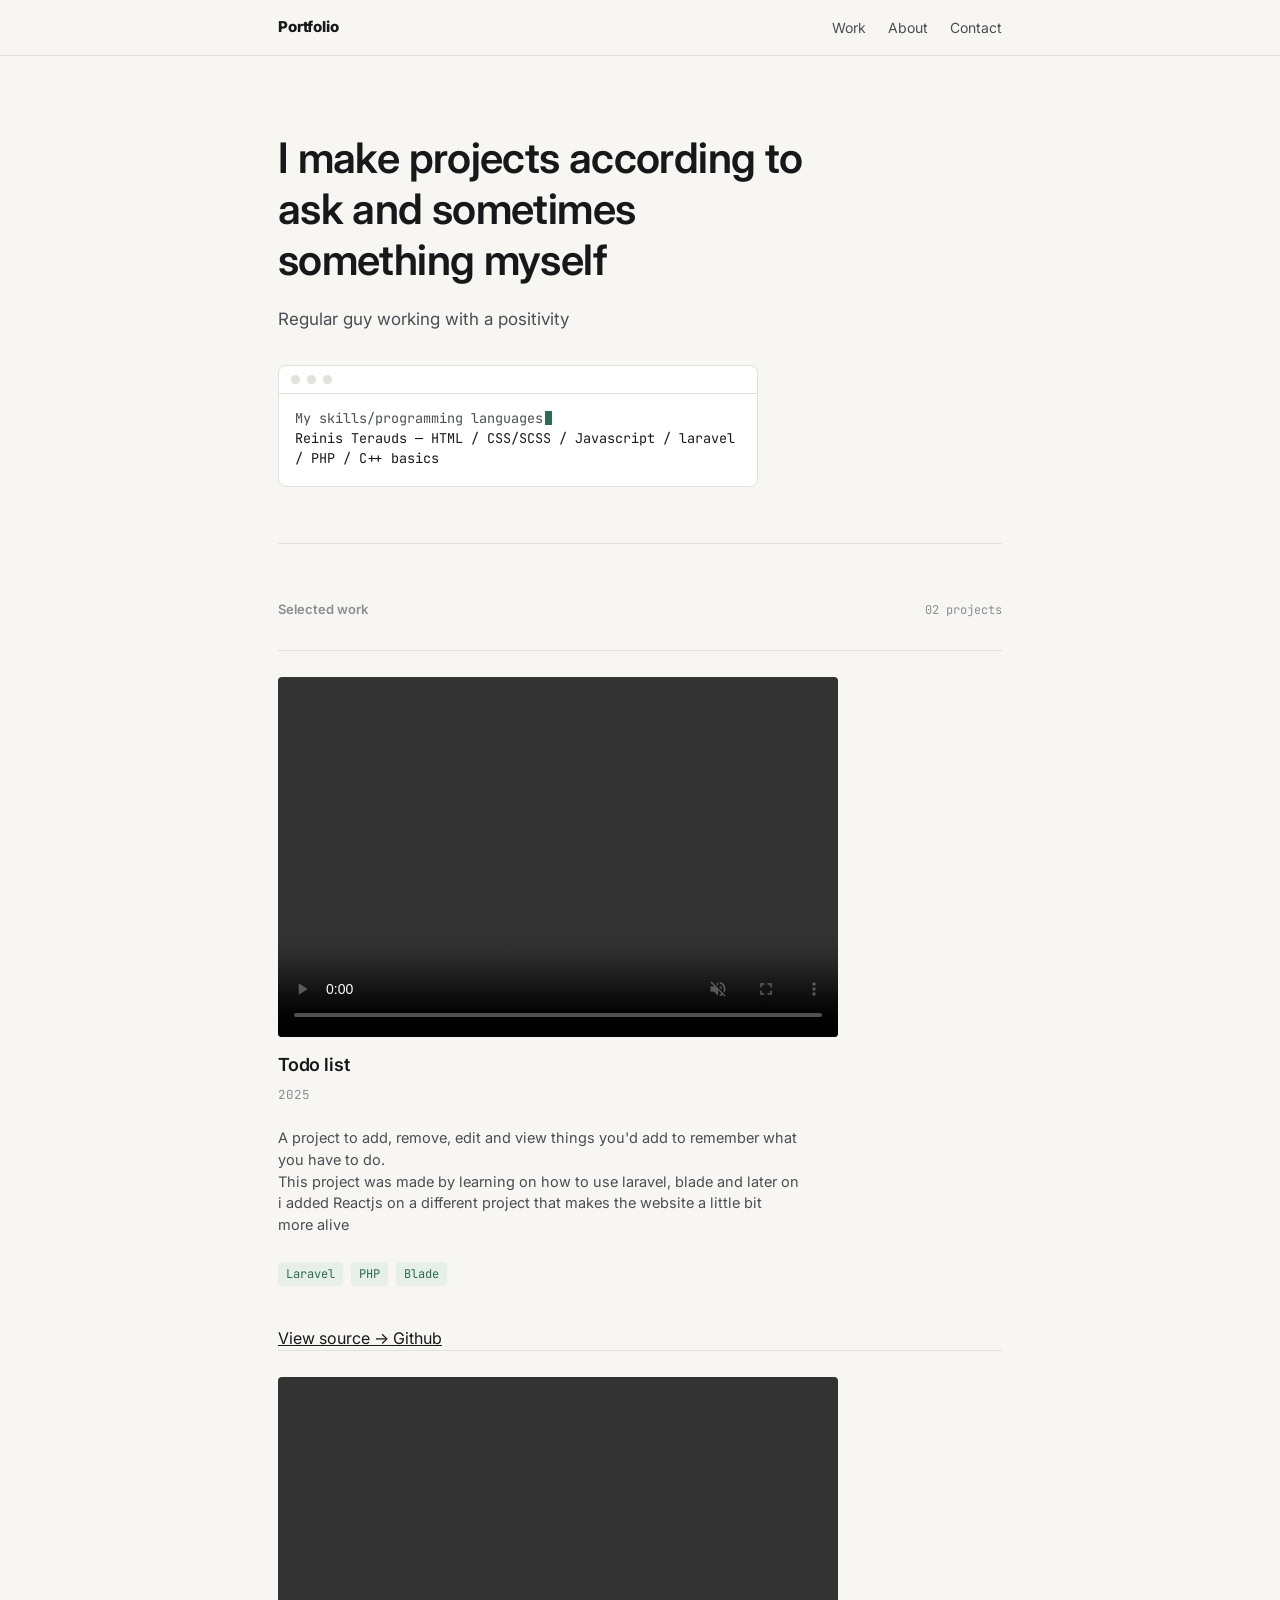
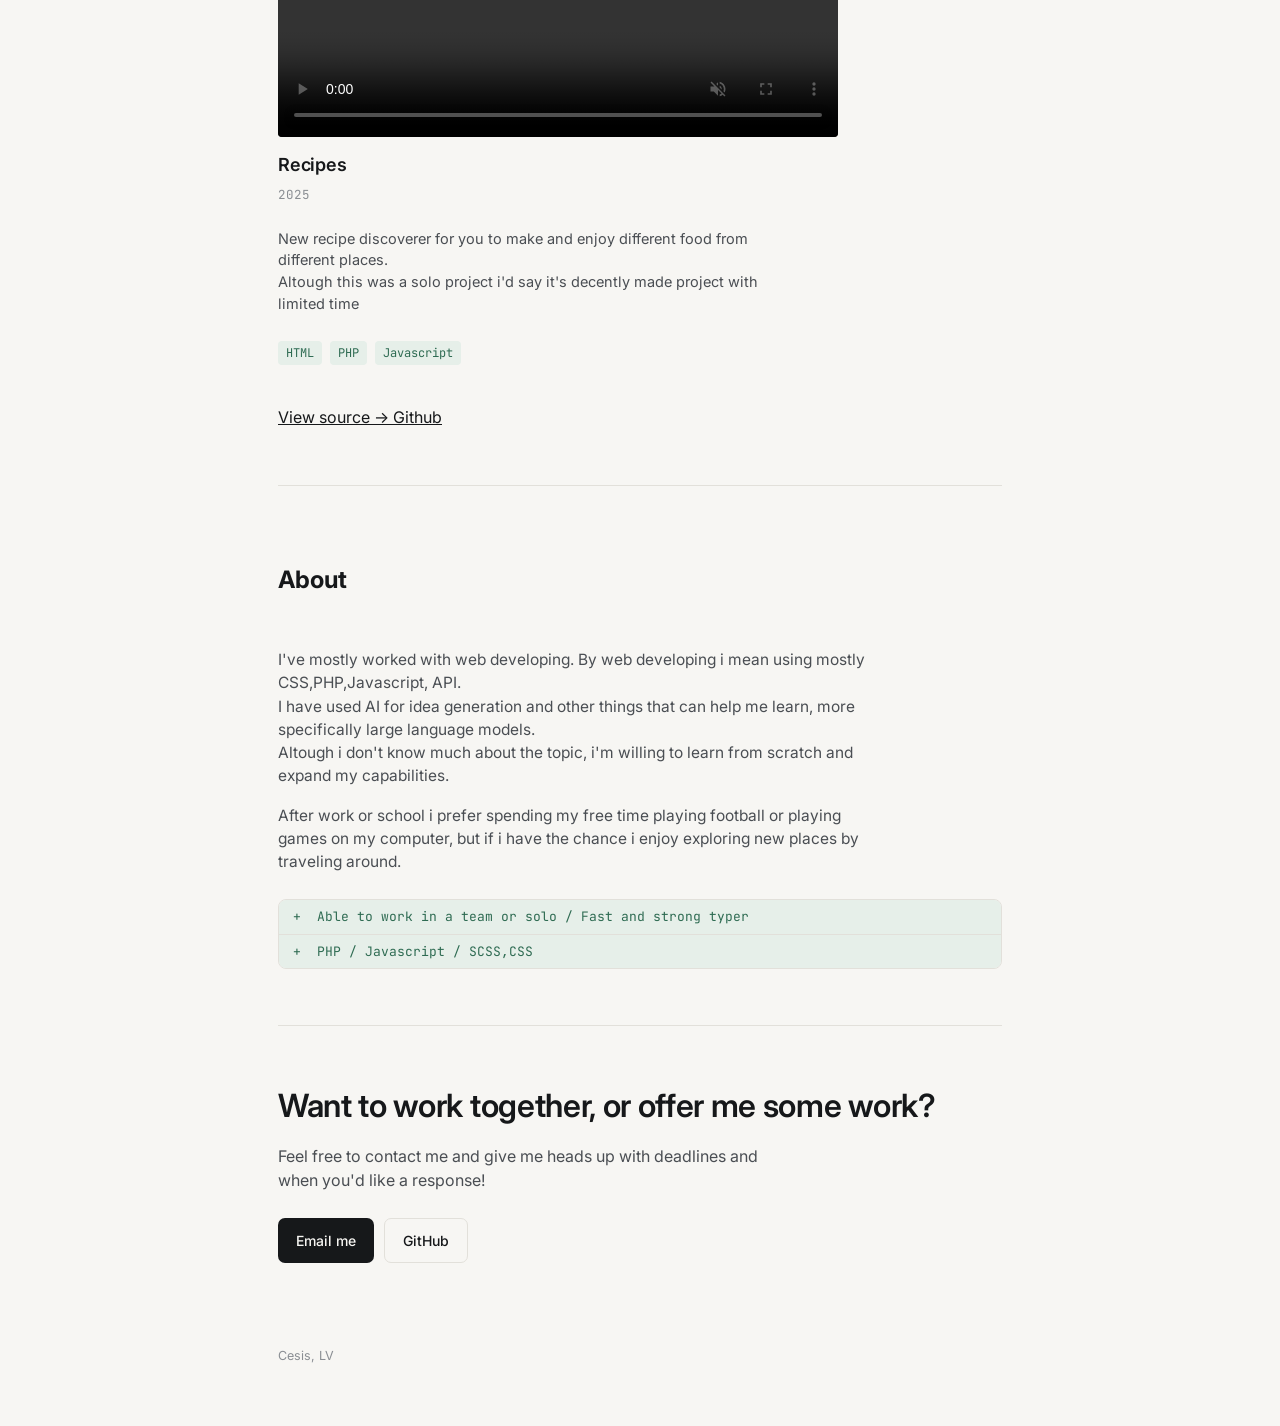
==== commit b61d55b0: "fill" ====
--- a/index.html
+++ b/index.html
@@ -68,7 +68,7 @@
       <h1>About</h1>
     </div>
     <div class="about-body">
-      <p>I've mostly have worked with web developing. By web developing i mean using mostly CSS,PHP,Javascript, API. <br > I have used AI for idea generation and other things that can help me learn more specifically large language models. <br > Altough i don't know much about the topic but i'm willing to learn from scratch and expand my capabilities. </p>
+      <p>I've mostly worked with web developing. By web developing i mean using mostly CSS,PHP,Javascript, API. <br > I have used AI for idea generation and other things that can help me learn, more specifically large language models. <br > Altough i don't know much about the topic, i'm willing to learn from scratch and expand my capabilities. </p>
       <p>After work or school i prefer spending my free time playing football or playing games on my computer, but if i have the chance i enjoy exploring new places by traveling around.</p>
     </div>
 
